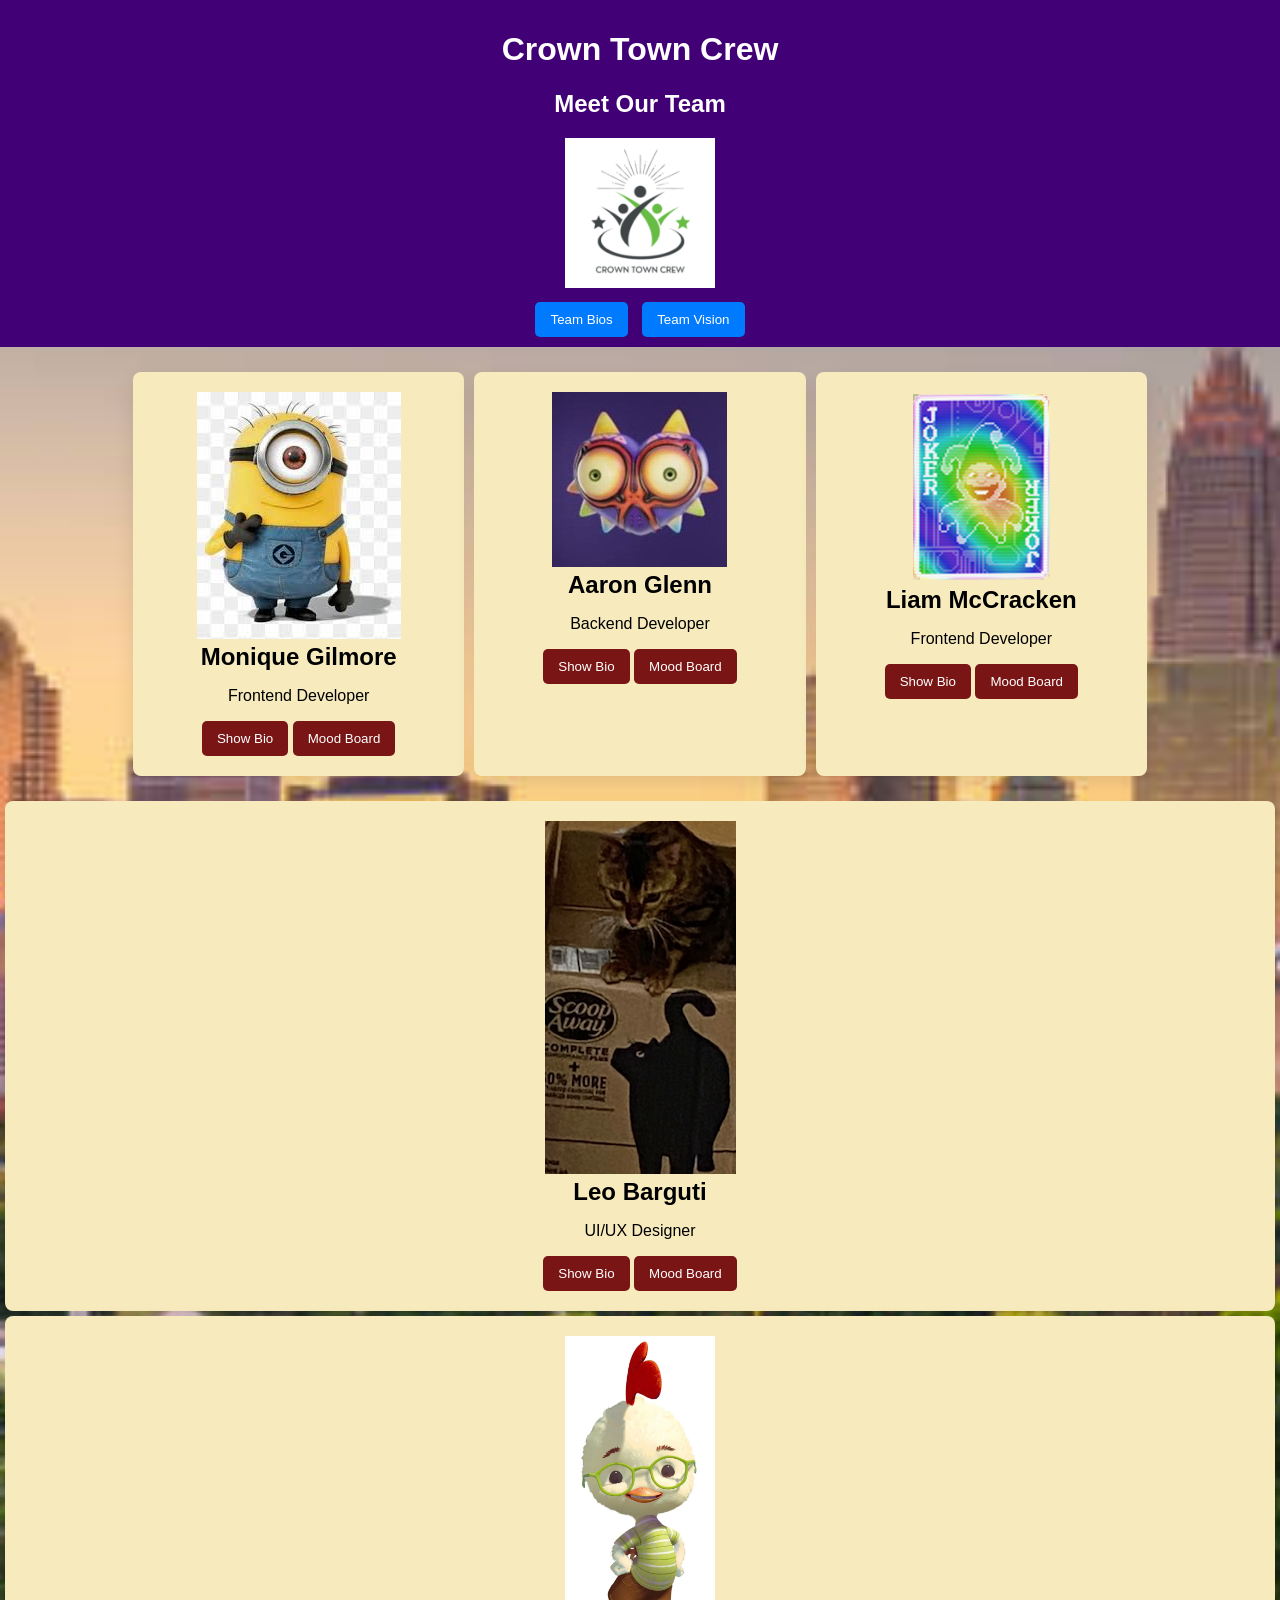
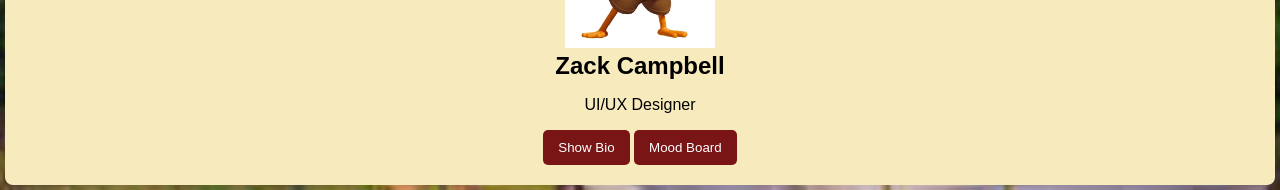
==== Group Webpage/Group_Bio/index.html @ 0cf695fe "Merge branch 'main' of https://github.com/moniqu3443/Group-Webpage" ====
<!DOCTYPE html>
<html lang="en">
<head>
    <meta charset="UTF-8">
    <meta name="viewport" content="width=device-width, initial-scale=1.0">
    <title>Team Bio</title>
    <link rel="stylesheet" href="styles.css">
    <style>
        body {
            background-image: url("img/charlotte.jpg");
            background-size: cover;
            background-repeat: no-repeat;
            background-position: center center;
        }
    </style>
</head>
<body>

<header>
    <h1>Crown Town Crew</h1>
    <h2>Meet Our Team</h2>
    <img src="img/team_logo.png" alt="Team Logo" class="team-logo">

    <!-- Navigation menu to switch between sections -->
    <nav>
        <button onclick="showSection('bios')">Team Bios</button>
        <button onclick="showSection('vision')">Team Vision</button>
    </nav>
</header>

<!-- Team bios section (default section) -->
<div id="bios" class="container">
    <!-- Each card represents an individual team member -->
    <div class="card">
        <img src="img/minion.jpg" alt="Minion" class="minion">
        <h2>Monique Gilmore</h2>
        <p>Frontend Developer</p>
        <button onclick="toggleBio('bio1')">Show Bio</button>
        <p id="bio1" class="bio">Monique is a passionate computer science student specializing in software development.</p>
        <button onclick="toggleMood('mood1')">Mood Board</button>
        <div id="mood1" class="mood"> <img src="img/compsci.jpg" alt="Compsci" class="comsci"> </div>
    </div>
    <div class="card">
        <img src="img/majora.jpg" alt="Phoenix" class="phoenix">
        <h2>Aaron Glenn</h2>
        <p>Backend Developer</p>
        <button onclick="toggleBio('bio2')">Show Bio</button>
        <p id="bio2" class="bio" style="background-color:#56027a; color:#c4c4c4">Aaron is a Software Engineer major who moved from Phoenix to Charlotte after far too many years in the desert.</p>
        <button onclick="toggleMood('mood2')">Mood Board</button>
        <div id="mood2" class="mood"> <img src="img/todd.png" alt="Todd Howard" class="todd" width="200" height="120">
            <br>Main resource: www.google.com</div>
    </div>
    <div class="card">
        <img src="img/Blueprint_Polychrome.png" alt="Blueprint Polychrome" class="blueprint">
        <h2>Liam McCracken</h2>
        <p>Frontend Developer</p>
        <button onclick="toggleBio('bio3')">Show Bio</button>
        <p id="bio3" class="bio">Liam is a computer science major focused on animation, UI, and app interactivity/accessibility.</p>
        <button onclick="toggleMood('mood3')">Mood Board</button>
        <div id="mood3" class="mood">
            <img src="img/sotn.jpg">
            <img src="img/daftpunk.gif">
            
        </div>
    </div>
    </div>
    <div class="card">
        <img src="img/leo.png" alt="leowebpage">
        <h2>Leo Barguti</h2>
        <p>UI/UX Designer</p>
        <button onclick="toggleBio('bio4')">Show Bio</button>
        <p id="bio4" class="bio">Leo is a UI/UX designer at UNCC who absolutely despises coding so he made a career out of it</p>
        <button onclick="toggleMood('mood4')">Mood Board</button>
        <div id="mood4" class="mood"><img src="img/leomoodboard.jpeg">"</div>
    </div>
    </div>
    <div class="card">
        <img src="img/zackwebpage.webp" alt="zackwebpage" style="width: 150px; height: auto;">
        <h2>Zack Campbell</h2>
        <p>UI/UX Designer</p>
        <button onclick="toggleBio('bio5')">Show Bio</button>
        <p id="bio5" class="bio">Zack is a Computer Science student at UNCC which specializes in Information Technology.</p>
        <button onclick="toggleMood('mood5')">Mood Board</button>
        <div id="mood5" class="mood"> <img src="img/zackmoodboard.jpg" alt="zackmoodboard" style="width: 150px; height: auto;"> </div>
    </div>
</div>

<!-- Team vision/mission statement section (hidden by default) -->
<div id="vision" class="container" style="display: none;">
    <h2>Our Team Identity</h2>
    <!-- ORIGINAL <p>We strive to create a collaborative, inclusive, and innovative environment where team members feel empowered to push boundaries and achieve excellence in their craft. Our mission is to deliver high-quality solutions that meet and exceed our clients' expectations.</p>-->
    <p>Our overall team goal is to create a safe and collaborative space where each member of the team is able to contribute to projects in their own way. No member is left out or ignored. We also strive to finish projects on time with as little stress as possible.</p>
    <h2>Team Rules</h2>
    <p>Team Rules: 

Listen to all team member input
Consider all team member’s input on application development
Show up to meetings 
Participate and show up to team meetings 
Punctuality 
Show up on time to meetings or events for the team
Complete work in a timely manner 
Complete tasks or bug fixes within a deadline or a reasonable amount of time
Open communication between team members 
All team members are available to reach and communicate with when needed </p>
</div>

<script src="script.js"></script> <!-- Link to external JavaScript file -->

</body>
</html>
---- Group Webpage/Group_Bio/styles.css ----
/* General page styling */
body {
    font-family: Arial, sans-serif;
    background-color: #f4f4f4;
    margin: 0;
    padding: 0;
}

/* Header section styling */
header {
    /* ORIGINAL background: #333 */
    background: #410075;
    color: #fff;
    padding: 10px 0;
    text-align: center;
}

/* Styling for team logo image */
.team-logo {
    width: 150px; /* Adjust the size as needed */
    margin-top: 10px;
}

/* Menu button styling */
header nav {
    margin-top: 10px;
}

header nav button {
    background: #007BFF;
    color: white;
    border: none;
    padding: 10px 15px;
    border-radius: 5px;
    cursor: pointer;
    margin: 0 5px;
}

header nav button:hover {
    background: #0056b3;
}

/* Flex container for team bios and vision sections */
.container {
    width: 80%;
    margin: 20px auto;
    display: flex;
    flex-wrap: wrap;
    justify-content: space-between;
}

/* Card styling for individual team bios */
.card {
    background: #f7ebbe /* originally white */;
    border-radius: 8px;
    box-shadow: 0 8px 20px rgba(0, 0, 0, 0.1);
    margin: 5px;
    padding: 20px;
    flex: 1 1 calc(30% - 40px);
    text-align: center;
    transition: transform 0.2s;
}

.card:hover {
    transform: scale(1.08);
}

h2 {
    margin: 0 0 10px;
}

/* Initially hide bio details */
.bio {
    display: none;
    margin-top: 10px;
    color: #555;
}

/* Initially hide mood board */
.mood {
    display: none;
    margin-top: 10px;
    color: #111;
}

/* Button styling */
button {
    background: #7a1515 /* ORIGINAL #007BFF */;
    color: white;
    border: none;
    padding: 10px 15px;
    border-radius: 5px;
    cursor: pointer;
}

button:hover {
    background: #9e1b1b /* ORIGINAL #0056b3 */;
}
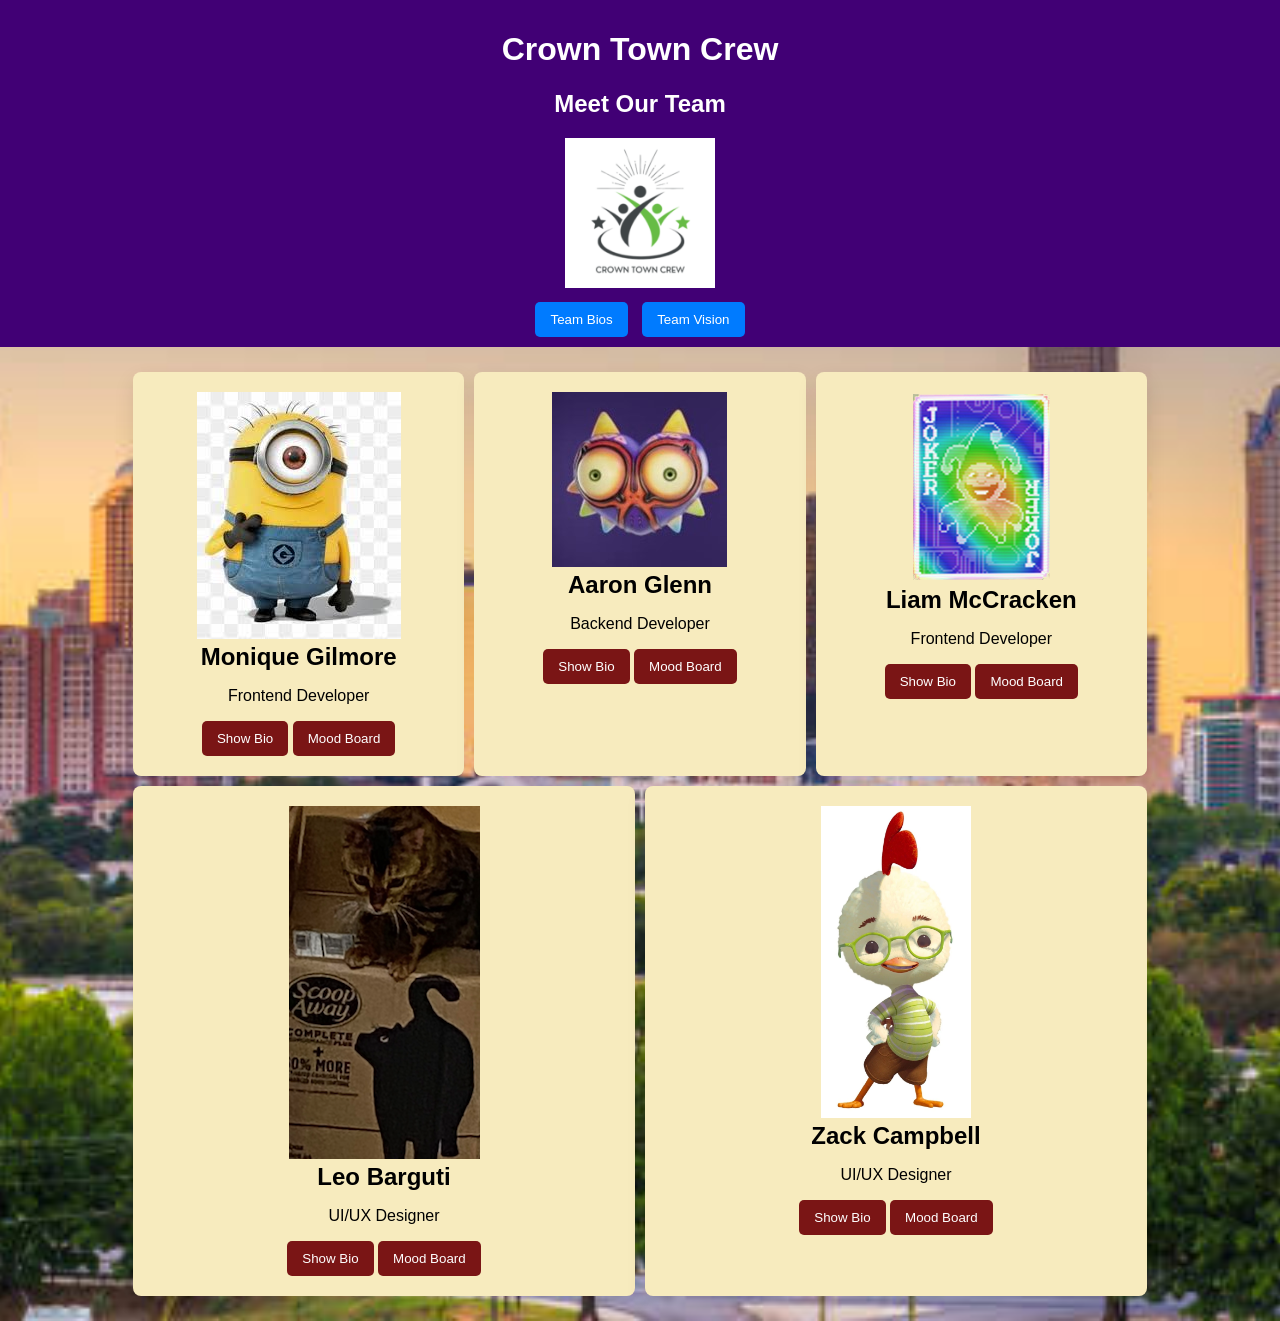
==== commit e120848e: ""removed div"" ====
--- a/Group Webpage/Group_Bio/index.html
+++ b/Group Webpage/Group_Bio/index.html
@@ -63,7 +63,6 @@
             
         </div>
     </div>
-    </div>
     <div class="card">
         <img src="img/leo.png" alt="leowebpage">
         <h2>Leo Barguti</h2>
@@ -72,7 +71,6 @@
         <p id="bio4" class="bio">Leo is a UI/UX designer at UNCC who absolutely despises coding so he made a career out of it</p>
         <button onclick="toggleMood('mood4')">Mood Board</button>
         <div id="mood4" class="mood"><img src="img/leomoodboard.jpeg">"</div>
-    </div>
     </div>
     <div class="card">
         <img src="img/zackwebpage.webp" alt="zackwebpage" style="width: 150px; height: auto;">
